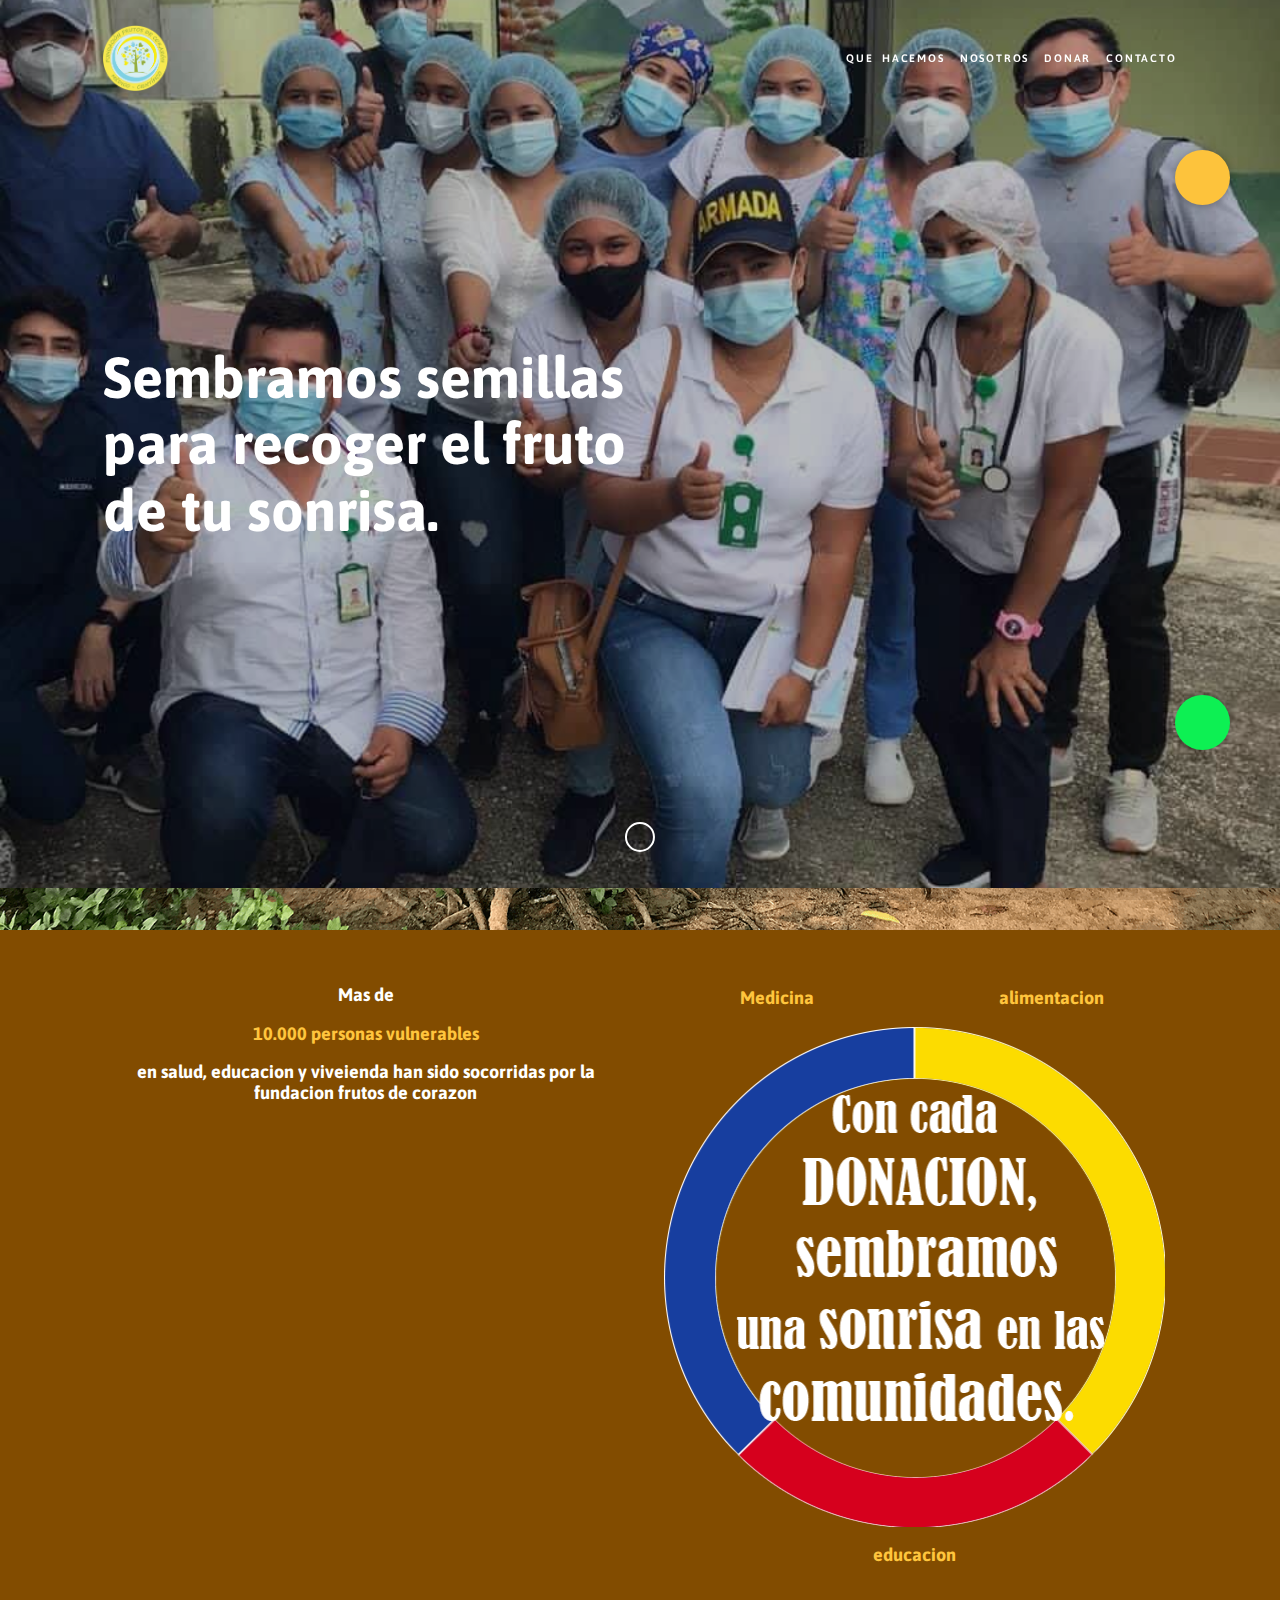
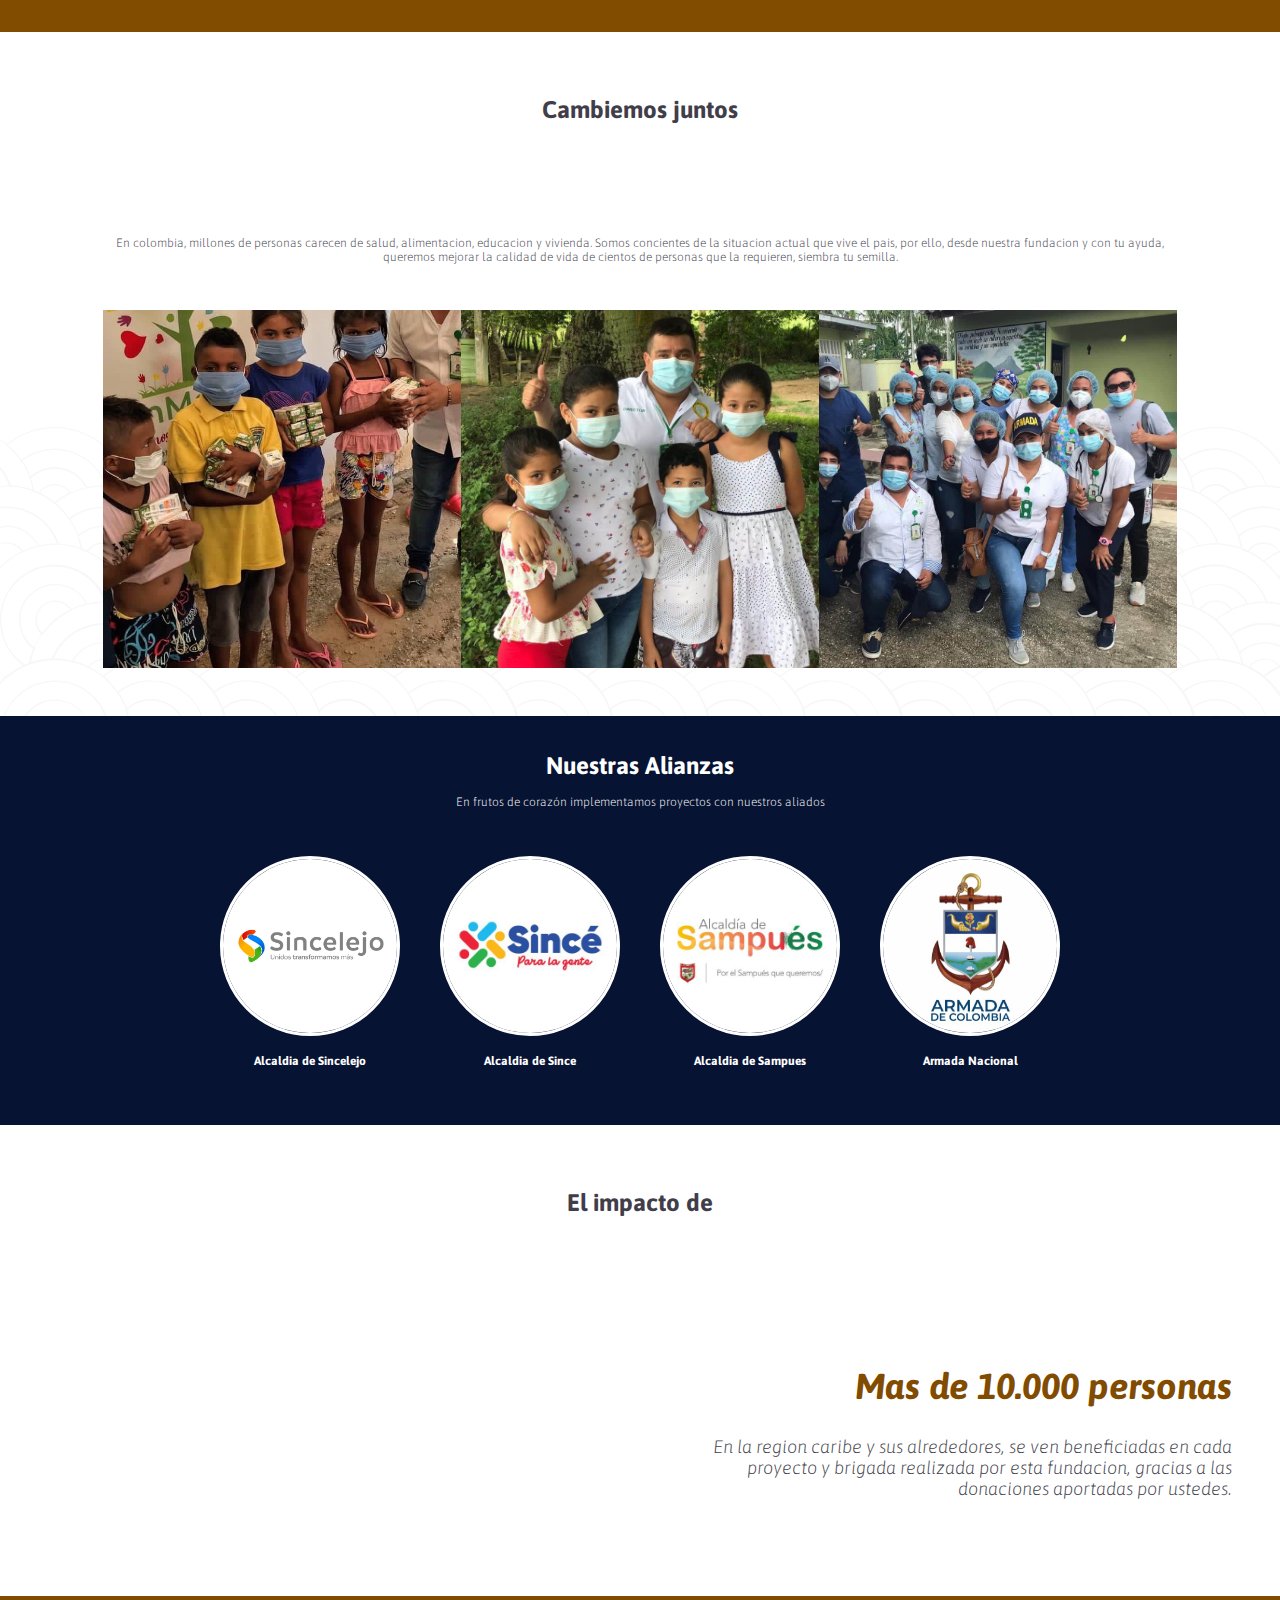
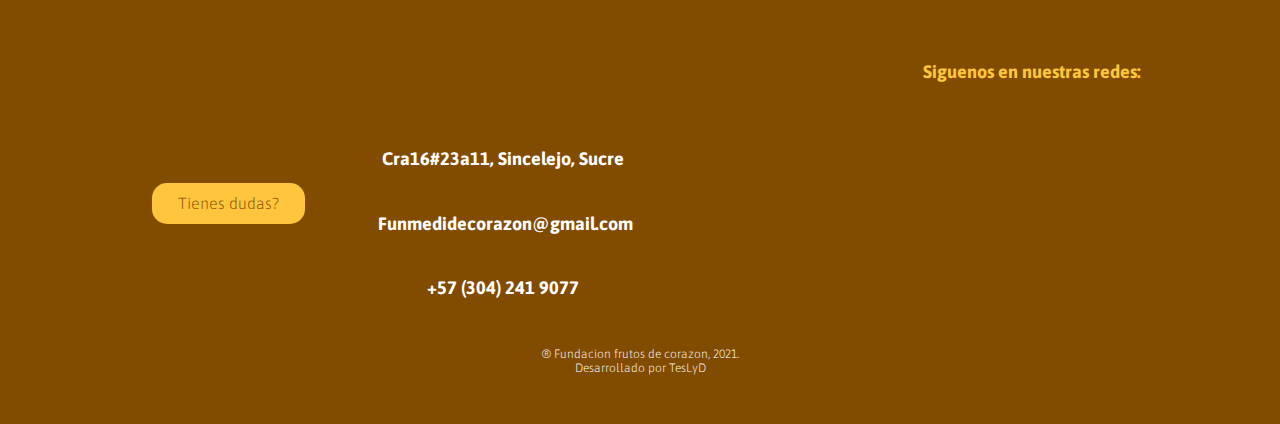
==== index.html @ 8d1fcf0a "respaldo" ====
<!DOCTYPE html>
<html>
<head>
	<meta charset="utf-8">
	<meta name="description" content="Fundacion frutos de corazon al servicio de la gente">
	<meta name="keywords" content="Fundacion, salud, hospital">
	<meta name="author" content="testLyD">
	<meta name="viewport" content="width=device-width, initial-scale=1.0">
	<title>Bienvenidos - Fundacion frutos de corazon</title>
	<link href="https://fonts.googleapis.com/css2?family=Asap:wght@400;500;600;700&display=swap" rel="stylesheet">
	<link rel="stylesheet"  href="css/normalice.css">		
	<link rel="stylesheet"  href="libs/wow/animate.css">
	<link rel="stylesheet"  href="libs/owl/owl.carousel.css">
	<link rel="stylesheet"  href="libs/owl/owl.theme.default.css">
	<link rel="stylesheet"  href="css/style.css">			
	<link rel="shortcut icon"  href="img/icono.png">
	<script src="https://kit.fontawesome.com/37ef4fca07.js" crossorigin="anonymous"></script>
	<script src="js/jquery.js"></script>
	<script src="js/jquery-ui.js"></script>	
	<script src="libs/wow/wow.js"></script>	
	<script src="libs/owl/owl.carousel.js"></script>
	<script src="libs/jquery-validation/jquery-validation.js"></script>
</head>
<body class="abierto">	
	<header class="cabecera">
		<div class="container">
			<a href="index.html" class="link-logo">
				<img class="logo" src="img/logo.png" width="138" height="140">
			</a>
			<nav class="menu">
				<a href="quehacemos.html">Que hacemos</a>
				<a href="nosotros.html" >Nosotros</a>
				<a href="donacionunica.html">Donar</a>
				<a href="contacto.html" target="_self">Contacto</a>
			</nav>
			<a href="#" class="hamb"><i class="fas fa-bars"></i></a>
		</div>
	</header>
	<main>
		<section id="banner">
			<!-- Donacion y Whatsaap -->
			<!-- <a href="donacionmensual.html" class="btn-flotante">DONAR</a> -->
			<a href="https://api.whatsapp.com/send?phone=+573042419077" class="btn-wsp" target="_blank"><i class="fab fa-whatsapp"></i></a>
			<a href="donacionunica.html" class="btn-flotante1"><i class="fas fa-hand-holding-heart"></i></a>
			<video class="banner-home" src="video/funcomedic.mp4" autoplay loop muted poster="img/imagen3.jpg" ></video>
			<div class="container">
				<div class="fila">
					<div class="columna columna-50 columna-mb-100">
						<h1 class="wow slideInLeft" data-wow-duration="2s">Sembramos semillas para recoger el fruto de tu sonrisa.</h1>
					</div>
				</div>
			</div>
			<a href="#" class="saltarina">
				<i class="fas fa-chevron-down"></i>
			</a>
		</section>
		<section id="testimonio" class="seccion">
			<div class="trama-video"></div>
			<div class="container centrar-texto">
				<div class="fila  margin-arriba">
					<div class="columna columna-50 columna-mb-100">
						<h2>Mas de </h2>
						<h3>10.000 personas vulnerables</h3>
						<h2>en salud, educacion y viveienda han sido socorridas por la fundacion frutos de corazon</h2>
					</div>
					<div class="columna columna-50 columna-mb-100">						
						<div class=" fila">
							<div class="columna columna-50 columna-mb-100">
								<h3>Medicina</h3>
							</div>
							<div class="columna columna-50 columna-mb-100">
								<h3>alimentacion</h3>
							</div>
						</div>
						<div class="columna columna-100">
							<div class="contenedor-imagen">
								<img src="img/estadisticas.png">
							</div>
						</div>
						<div class="columna columna-100 centrar-texto">
							<h3>educacion</h3>
						</div>
					</div>
				</div>
			</div>
		</section>
		<section id="lacarta" class="seccion">
			<div class="container">
				<div class="fila">
					<div class="columna columna-100 centrar-texto">
						<h1>Cambiemos juntos</h1>
						<h2 class="titulos wow slideInLeft" data-wow-duration="2s">El futuro</h2>
						<p>En colombia, millones de personas carecen de salud, alimentacion, educacion y vivienda. Somos concientes de la situacion actual que vive el pais, por ello, desde nuestra fundacion y con tu ayuda, queremos mejorar la calidad de vida de cientos de personas que la requieren, siembra tu semilla. </p>
					</div>
				</div>
				<div class="fila  margin-arriba columna ">
					<div class="columna columna-33 columna-mb-100 sin-padding orden">
						<div class="conteendor-cuadrado">
							<img src="img/....jpg">
							<div class="contenido-cuadrado">
								<h2>Donacion unica.</h2>
								<p>Siembra tu semilla y ayudanos a mejorar la calidad de vida de nuestra poblacion.</p>
								<a href="donacionunica.html" class="btn btn-circulo-grande borde-amarillo"><i class= "fas fa-hand-holding-heart"></i></a>
							</div>
						</div>
					</div>					
					<div class="columna columna-33 columna-mb-100 sin-padding orden">
						<div class="conteendor-cuadrado">
							<img src="img/imagen2.jpg">
							<div class="contenido-cuadrado">
								<h2>Donacion mensual.</h2>
								<p>Siembra tu semilla y riegala mensualmente, tus aportes seran invertidos en la salud de muchas personas que la requieren.</p>
								<a href="donacionmensual.html" class="btn btn-circulo-grande borde-amarillo"><i class="fas fa-calendar-check"></i></a>
							</div>
						</div>
					</div>
					<div class="columna columna-33 columna-mb-100 sin-padding orden">
						<div class="conteendor-cuadrado">
							<img src="img/imagen3.jpg" >
							<div class="contenido-cuadrado">
								<h2>Donacion corporativa.</h2>
								<p>Formemos una alianza donde podamos ayudar a miles de personas.</p>
								<a href="donacioncorporativa.html" class="btn btn-circulo-grande borde-amarillo"><i class="fas fa-hands-helping"></i></a>
							</div>
						</div>
					</div>
				</div>
			</div>
		</section>
		<section id="info">
				<div class="contenedor">
					<div class="fila">
						<div class="columna columna-100 centrar-texto">
							<h1>Nuestras Alianzas</h1>
							<p class="ban__titulo">En frutos de corazón implementamos proyectos con nuestros aliados</p><br>
						</div>
					</div>
				</div>
				<div class="contenedor-info">
					<div class="info-funda">
						<img src="img/alcaldia_sincelejo.jpg" alt="">
						<h4>Alcaldia de Sincelejo</h4>
					</div>
					<div class="info-funda">
						<img src="img/alcaldia_Since.jpg" alt="">
						<h4>Alcaldia de Since</h4>
					</div>
					<div class="info-funda">
						<img src="img/alcaldia_sampues.jpg" alt="">
						<h4>Alcaldia de Sampues</h4>
					</div>
					<div class="info-funda">
						<img src="img/armada.jpeg" alt="">
						<h4>Armada Nacional</h4>
					</div>
				</div>
			</section>
		<section id="cocineros"  class="seccion">
			<div class="container-full">
				<div class="fila ">
					<div class="columna columna-100 centrar-texto">
						<h1>El impacto de</h1>
						<h2 class="titulos wow slideInLeft" data-wow-duration="2s">tus donaciones</h2>
					</div>
					<div class="columna columna-100 ">
						<div class="fila">
							<div class="columna columna-50 columna-mb-100 sin-padding columna-cocinero">
								<div class="mapa">
									<iframe src="https://www.google.com/maps/embed?pb=!1m18!1m12!1m3!1d4023180.896234767!2d-75.01659152791098!3d10.026133841352971!2m3!1f0!2f0!3f0!3m2!1i1024!2i768!4f13.1!3m3!1m2!1s0x8e59906bcde99c27%3A0xcfca984a9ddd0cee!2sCaribbean%20region%20of%20Colombia!5e0!3m2!1ses!2sco!4v1631770071373!5m2!1ses!2sco" width="600" height="450" style="border:0;" allowfullscreen="" loading="lazy"></iframe>
								</div>
							</div>
							<div class="columna columna-50 columna-mb-100 padding-grande columna-cocinero-info derecha-texto">
								<!-- <h2 id="cocinero1" onclick="alert('soy el cocinero')"> -->
									<h2 id="cocinero1" >Mas de 10.000 personas</h2>
									<p>En la region caribe y sus alrededores, se ven beneficiadas en cada proyecto y brigada realizada por esta fundacion, gracias a las donaciones aportadas por ustedes.  </p>
								</div>
							</div>
						</div>
					</div>
				</div>
			</section>
			
		</main>
		<footer>
			<section id="testimonio" class="seccion">
				<div class="pie">
				<div class="trama-video"></div>
				<div class="container centrar-texto">
					<div class="fila">
						<div class="columna columna-50 columna-mb-100 ">							
						</div>						
						<div class="columna columna-50 lista-redes ">
							<H3>Siguenos en nuestras redes:</H3>
							<a href="https://www.facebook.com/FrutosdeCorazon"><i class="fab fa-facebook-f"></i> </a>
							<a href="https://www.instagram.com/funmedidecorazon/"><i class="fab fa-instagram"></i></a>
							<a href="mailto:Funmedidecorazon@gmail.com"><i class="far fa-envelope"></i></a>
						</div>									
					</div>
					<div class="fila  margin-arriba">
						<div class="columna columna-50 columna-mb-100">	
							<div class="contenedor">
								<div class="fila">
									<div class="columna columna-50 columna-mb-100 padding-grande">	
										<a href="contacto.html" class="btn boton-amarillo btn-enviar">Tienes dudas?</a>												
									</div>
									<div class="columna columna-50 columna-mb-100">	
										<h2>Cra16#23a11, Sincelejo, Sucre</h2>
										<br>
										<h2>Funmedidecorazon@gmail.com</h2>
										<br>
										<h2>+57 (304) 241 9077</h2>
									</div>
								</div>
							</div>
						</div>
						<div class="columna columna-50 columna-mb-100">
							<div class="mapa">
								<iframe src="https://www.google.com/maps/embed?pb=!1m14!1m8!1m3!1d15749.484177381371!2d-75.396769!3d9.300353!3m2!1i1024!2i768!4f13.1!3m3!1m2!1s0x0%3A0xdf4670ca4c72886c!2sFundaci%C3%B3n%20Medica%20Especializada%20Frutos%20de%20Coraz%C3%B3n!5e0!3m2!1ses!2sco!4v1631847693177!5m2!1ses!2sco" width="600" height="450" style="border:0;" allowfullscreen="" loading="lazy"></iframe>
							</div>							
						</div>
					</div>
					<div class="fila  margin-arriba centrar-texto">
						<div class="columna columna-100 centrar-texto">
							&reg; Fundacion frutos de corazon, 2021. <br>
							Desarrollado por TesLyD
						</div>
					</div>
				</div>
				</div>
			</section>			
		</footer>
		<div class="trama-2"></div>	
		<div class="logo-load"><img src="img/logo.png"></div>			
		<div class="trama"></div>
		<div class="cuerpoimagen">
			<img src="">
			<a href="#" class="cerrarimagen"><i class="fas fa-times"></i></a>
		</div>
		<script src="js/funciones.js"></script>
	</body>
	</html>
---- css/normalice.css ----
html{line-height:1.15;-webkit-text-size-adjust:100%;}
body{margin:0;}
main{display:block;}
h1{font-size:2em;margin:0.67em 0;}
hr{box-sizing:content-box;height:0;overflow:visible;}
pre{font-family:monospace, monospace;font-size:1em;}
a{background-color:transparent;}
abbr[title]{border-bottom:none;text-decoration:underline;text-decoration:underline dotted;}
b,
strong{font-weight:bolder;}
code,
kbd,
samp{font-family:monospace, monospace;font-size:1em;}
small{font-size:80%;}
sub,
sup{font-size:75%;line-height:0;position:relative;vertical-align:baseline;}
sub{bottom:-0.25em;}
sup{top:-0.5em;}
img{border-style:none;}
button,
input,
optgroup,
select,
textarea{font-family:inherit;font-size:100%;line-height:1.15;margin:0;}
button,
input{overflow:visible;}
button,
select{text-transform:none;}
button,
[type="button"],
[type="reset"],
[type="submit"]{-webkit-appearance:button;}
button::-moz-focus-inner,
[type="button"]::-moz-focus-inner,
[type="reset"]::-moz-focus-inner,
[type="submit"]::-moz-focus-inner{border-style:none;padding:0;}
button:-moz-focusring,
[type="button"]:-moz-focusring,
[type="reset"]:-moz-focusring,
[type="submit"]:-moz-focusring{outline:1px dotted ButtonText;}
fieldset{padding:0.35em 0.75em 0.625em;}
legend{box-sizing:border-box;color:inherit;display:table;max-width:100%;padding:0;white-space:normal;}
progress{vertical-align:baseline;}
textarea{overflow:auto;}
[type="checkbox"],
[type="radio"]{box-sizing:border-box;padding:0;}
[type="number"]::-webkit-inner-spin-button,
[type="number"]::-webkit-outer-spin-button{height:auto;}
[type="search"]{-webkit-appearance:textfield;outline-offset:-2px;}
[type="search"]::-webkit-search-decoration{-webkit-appearance:none;}
::-webkit-file-upload-button{-webkit-appearance:button;font:inherit;}
details{display:block;}
summary{display:list-item;}
template{display:none;}
[hidden]{display:none;}
---- css/style.css ----
/*CSS Base*/
*,
*::before,
*::after{-webkit-box-sizing:border-box;box-sizing:border-box;}
::-moz-selection{background-color:var(--amarillo);color:#fff;}
::selection{background-color:var(--amarillo);color:#fff;}
::-webkit-input-placeholder{color:var(--marron);;}
:root{--amarillo:#FFC53D;--marron:#824C00;}
html{font-size:0.94vw;}
body{font-family:'Asap';color:#413E4A;font-weight:200;font-size:1rem;}
body.abierto{overflow: hidden;}
a{display:inline-block;}
section{position:relative;}
footer{}
footer {color:#fff;padding-bottom:0rem;}
footer  a{color:#fff;}
footer  .lista-redes{display:-webkit-box;display:-ms-flexbox;display:flex;-webkit-box-pack:end;-ms-flex-pack:end;justify-content:flex-end;-webkit-box-align:center;-ms-flex-align:center;align-items:center;}
footer  .lista-redes a{margin-left:1rem;font-size:3rem;}
.cabecera{transition: all .5s ease;padding-top:2rem;padding-bottom:2rem;position:fixed;top:0;left:0;width:100%;z-index:999;}
.cabecera.fondo{
    background-color: rgba(0, 0, 0,0.8);
}
.cabecera.fondo .link-logo .logo{width:3rem;}
.cabecera .container{display:-webkit-box;display:-ms-flexbox;display:flex;-webkit-box-align:center;-ms-flex-align:center;align-items:center;-webkit-box-pack:justify;-ms-flex-pack:justify;justify-content:space-between;}
.cabecera .link-logo{display:inline-block;vertical-align:middle;}
.cabecera .link-logo .logo{width:5.5rem;height:auto; transition: all .5s ease;}
.cabecera .menu{}
.cabecera .menu a{margin-left:0.5rem;margin-right:0.5rem;color:white;font-size:0.9rem;font-weight:600;text-transform:uppercase;text-decoration:none;letter-spacing:0.15rem;word-spacing:0.3rem;-webkit-transition:all 0.5s ease;-o-transition:all 0.5s ease;transition:all 0.5s ease;}
.cabecera .menu span{color:white;}
.cabecera .menu .seleccionado,
.cabecera .menu a:hover{color:#FFEA7D;}
.cabecera .menu a:first-child{margin-left:0;}
.cabecera .menu a:last-child{margin-right:0;}
.saltarina{width:2.5rem;height:2.5rem;border-radius:100%;border:0.2rem solid #fff;color:#fff;text-decoration:none;display:-webkit-box;display:-ms-flexbox;display:flex;font-size:1.8rem;-webkit-box-align:center;-ms-flex-align:center;align-items:center;-webkit-box-pack:center;-ms-flex-pack:center;justify-content:center;position:absolute;bottom:3rem;left:50%;-webkit-transform:translateX(-50%);-ms-transform:translateX(-50%);transform:translateX(-50%);-webkit-animation-name:saltar;animation-name:saltar;-webkit-animation-duration:1s;animation-duration:1s;-webkit-animation-timing-function:linear;animation-timing-function:linear;-webkit-animation-iteration-count:infinite;animation-iteration-count:infinite;}
.saltarina:hover{-webkit-animation-play-state:paused;animation-play-state:paused;}
@-webkit-keyframes saltar{0%{bottom:3rem;}
50%{bottom:5rem;}
100%{bottom:3rem;}
}
@keyframes saltar{0%{bottom:3rem;}
50%{bottom:5rem;}
100%{bottom:3rem;}
}
.cabecera .hamb{color:rgba(230,154,35,1);font-size:2.8rem;display:none;}
.container{width:85.74%;padding:0 1rem;margin:0 auto;}
.container-full{width:100%;padding:0 1rem;}
.fila{margin-left:-1rem;margin-right:-1rem;display:-webkit-box;display:-ms-flexbox;display:flex;-ms-flex-wrap:wrap;flex-wrap:wrap;}
.fila.fila-centrada{-webkit-box-pack:center;-ms-flex-pack:center;justify-content:center;}
.columna{padding-left:1rem;padding-right:1rem;}
.columna-100{width:100%;}
.columna-50{width:50%;}
.columna-41{width:41.66%;}
.columna-33{width:33.33%;}
.columna-25{width:25%;}
.columna-16{width:16.66%;}
.columna-8{width:8.33%;}
.empujar-33{margin-left:33.33%;}
.orden{-webkit-box-ordinal-group:3;-ms-flex-order:2;order:2;}
.sin-padding{padding-right:0;padding-left:0;}
.padding-grande{padding:4rem;}
.conteendor-cuadrado{width:100%;padding-bottom:100%;position:relative;overflow:hidden;background-color:rgb(7,19,48);cursor:pointer;}
.conteendor-cuadrado.cont-rect{padding-bottom:56.25%;}
.conteendor-cuadrado img{position:absolute;top:0;left:0;width:100%;height:100%;-o-object-fit:cover;object-fit:cover;-o-object-position:center;object-position:center;-webkit-transition:all 0.5s ease;-o-transition:all 0.5s ease;transition:all 0.5s ease;}
.conteendor-cuadrado:hover img{-webkit-transform:scale(1.4) rotate(-30deg);-ms-transform:scale(1.4) rotate(-30deg);transform:scale(1.4) rotate(-30deg);opacity:0.75;-webkit-filter:grayscale(1);filter:grayscale(1);}
.conteendor-cuadrado.cont-rect:hover img{-webkit-transform:none;-ms-transform:none;transform:none;}
.conteendor-cuadrado .contenido-cuadrado{position:absolute;text-align:center;width:100%;padding-right:2rem;padding-left:2rem;top:-100%;color:#fff;-webkit-transition:all 0.5s ease;-o-transition:all 0.5s ease;transition:all 0.5s ease;}
.conteendor-cuadrado:hover .contenido-cuadrado{top:50%;-webkit-transform:translateY(-50%);-ms-transform:translateY(-50%);transform:translateY(-50%);}
.conteendor-cuadrado .contenido-cuadrado h2{margin-top:0;}
.contenedor-imagen{width:100%;padding-bottom:100%;position:relative;overflow:hidden;cursor:pointer;}
.contenedor-imagen img{position:absolute;top:0;left:0;width:100%;height:100%;-o-object-fit:cover;object-fit:cover;-o-object-position:center;object-position:center;-webkit-transition:all 0.5s ease;-o-transition:all 0.5s ease;transition:all 0.5s ease;}
.mapa{position:relative;padding-bottom:33.33%;width:100%;}
.mapa iframe{position:absolute;top:0;left:0;width:100%;height:100%;-webkit-filter:grayscale(1);filter:grayscale(1);}
.seccion{padding-top:4rem;padding-bottom:4rem;}
.centrar-texto{text-align:center;}
.derecha-texto{text-align:right;}
.izquierda-texto{text-align:left: ;}
.inclinar--texto{font-style:italic;}
.justificar-texto{text-align:justify;}
.video-fondo{position:absolute;top:0;left:0;width:100%;height:100%;-o-object-fit:cover;object-fit:cover;-o-object-position:center;object-position:center;z-index:1;-webkit-filter:grayscale(1);filter:grayscale(1);opacity:0.5;}
.importante{font-style:italic;}
.titulos{margin-top:0;margin-bottom:2.8rem;text-align:center;font-size:2.8rem;text-shadow:1.3rem 1.3rem 0.15rem #FFEA7D;position:relative;padding-top:1rem;display:inline-block;padding-right:1rem;padding-left:1rem;}
.titulos::before{position:absolute;top:0;width:3rem;left:50%;height:0.13rem;background-color:#413E4A;margin-left:-1.5rem;content:" ";}
.titulos::after{position:absolute;top:0;width:0.13rem;left:0;height:100%;background-color:#413E4A;content:" ";}
.margin-arriba{margin-top:2.8rem;}
.btn{padding:0.8rem 2rem;font-size:16px;text-decoration:none;text-align:center;border-radius:15px;border-width:2px;border-style:solid;-webkit-transition:all 0.5s ease;-o-transition:all 0.5s ease;transition:all 0.5s ease;}
.btn-circulo{width:2.8rem;height:2.8rem;display:-webkit-inline-box;display:-ms-inline-flexbox;display:inline-flex;-webkit-box-align:center;-ms-flex-align:center;align-items:center;-webkit-box-pack:center;-ms-flex-pack:center;justify-content:center;padding:0.3rem;font-size:1.3rem;border-radius:100%;border-width:0.15rem;border-style:solid;text-decoration:none;-webkit-transition:all 0.5s ease;-o-transition:all 0.5s ease;transition:all 0.5s ease;}
.btn-circulo.borde-blanco{color:#fff;border-color:#fff;}
.btn-circulo.borde-blanco:hover{background-color:#fff;color:#824C00;}
.btn.boton-transparente{background-color:transparent;border-color:#FFCA31;color:#FFCA31;}
.btn.boton-transparente:hover{background-color:#FFCA31;border-color:#FFCA31;color:#fff;}
.btn.boton-amarillo{border-color:#FFC53D;background-color:#FFC53D;color:#824C00;}
.btn.boton-amarillo:hover{border-color:#824C00;background-color:#824C00;color:#FFC53D;}
.btn-circulo-grande {
    width: 8rem;
    height: 8rem;
    display: -webkit-inline-box;
    display: -ms-inline-flexbox;
    display: inline-flex;
    -webkit-box-align: center;
    -ms-flex-align: center;
    align-items: center;
    -webkit-box-pack: center;
    -ms-flex-pack: center;
    justify-content: center;
    padding: 0.3rem;
    font-size: 1.3rem;
    border-radius: 100%;
    border-width: 0.15rem;
    border-style: solid;
    text-decoration: none;
    -webkit-transition: all 0.5s ease;
    -o-transition: all 0.5s ease;
    transition: all 0.5s ease;
}
.btn-circulo-grande.borde-rojo {
    color: #FF3333;
    border-color: #FF3333;
}
.btn-circulo-grande.borde-amarillo {
    color: #FFC53D;
    border-color: #FFC53D;
}
.form-bloques{display:block;margin-bottom:1rem;}
.form-bloques .form-input{width:100%;height:3.5rem;padding:0.75rem;border:0.13rem solid #FFC53D;color:var(--marron);-webkit-transition:all 0.5s ease;-o-transition:all 0.5s ease;transition:all 0.5s ease;border-radius:0.75rem;font-size:1.3rem;}
.form-bloques .form-input:focus{outline:0.1rem solid #FFC53D;-webkit-box-shadow:0.1rem 0.1rem 1.3rem 0px #FFC53D;box-shadow:0.1rem 0.1rem 1.3rem 0px #FFC53D;}
.form-bloques textarea.form-input{height:12rem;resize:none;}
.form-bloques.form-bloque-boton{margin-bottom: 0}
.form-bloques.form-bloque-rpta
{
    margin-top: 1rem;
}

.error,.form-bloques .form-input.error
{
    color: red;
}

.form-bloques .form-input.error
{
    border-color: red;
}

.owl-theme .owl-dots .owl-dot.active span, 
.owl-theme .owl-dots .owl-dot:hover span
{
    background-color: var(--amarillo);
}

.owl-theme .owl-dots .owl-dot span
{
    background-color: #fff;
}

.trama
{
    background-color: rgba(7,19,48,0.8);
    width: 100%;
    height: 100%;
    position: fixed;
    top: 0;
    left: 0;
    display: none;
    z-index: 999;
}

.trama-2
{
    background-color: rgb(0,0,0);
    width: 100%;
    height: 100%;
    position: fixed;
    top: 0;
    left: 0;
    display: block;
    z-index: 999;
}

.logo-load
{
    position: fixed;
    top: 50%;
    left: 50%;
    transform: translate(-50%,-50%);
    z-index: 999;   
}

.logo-load img
{
    width: 5rem;
    height: 5rem;
    display: inline-block;
    animation-name: palpitar;
    animation-duration: 2s;
    animation-timing-function: ease;
    animation-iteration-count: infinite;
}

@keyframes palpitar
{
    0%{transform: scale(1);opacity: 1;}
    50%{transform: scale(1.5);;opacity: 0.5;}
    100%{transform: scale(1);;opacity: 1;}
}

.cuerpoimagen
{
    width: 100%;
    height: 100%;
    position: fixed;
    top: 0;
    left: 0;
    display: none;
    z-index: 9999;
}

.cuerpoimagen .cerrarimagen
{
    position: fixed;
    top: 0;
    right: 0;
    display: flex;
    align-items: center;
    justify-content: center;
    background-color: var(--amarillo);
    width: 4rem;
    height: 4rem;
    text-decoration: none;
    padding: 0.5rem;
    color: rgba(7,19,48);
    font-size: 2rem;
    z-index: 7;

}
.cuerpoimagen img
{
    height: 100%;
    width: auto;
    object-fit: contain;
    object-position: center;
    position: fixed;
    top: 0;
    left: 50%;
    z-index: 6;
        transform: translateX(-50%);
}

.titulo-acordion
{
    padding: 1rem;
    padding-right: 4rem;
    position: relative;
    margin-top: 0.5rem;
    background-color: var(--amarillo);
    border-top-right-radius: 0.5rem;
    border-top-left-radius: 0.5rem;
    cursor: pointer;
    margin-bottom: 0;
}

.titulo-acordion:first-child
{
    margin-top: 0;
}

.titulo-acordion i
{
    position: absolute;
    font-size: 2rem;
    right: 1rem;
    top: 50%;
    transform: translateY(-50%);
}

.cuerpo-acordion
{
    padding: 2rem 1rem;
    display: none;
    border: 0.1rem solid var(--amarillo);
}

#respuesta
{
    font-size: 1.5rem;
}
#banner{background-color:#000;height:calc(100vh - 1rem);}
#banner.banner-nosotros,
#banner.banner-contacto{height:50vh;}
#banner .banner-home{width:100%;height:100%;display:block;opacity:0.75;-o-object-fit:cover;object-fit:cover;-o-object-position:center;object-position:center;}
#banner.banner-nosotros .banner-home{-o-object-position:top;object-position:top;}
#banner .container{position:absolute;top:50%;left:0;right:0;-webkit-transform:translateY(-50%);-ms-transform:translateY(-50%);transform:translateY(-50%);}
#banner .container h1{font-size:4.8rem;color:#fff;margin:0;}
#banner .container p{font-size:1.3rem;color:#FFF492;line-height:1.5;}

#banner a.btn-wsp{position: fixed;width: 55px;height: 55px;line-height: 55px;bottom: 150px;right: 50px;background: #0df053;color: #fff;border-radius: 50px;text-align: center;font-size: 30px;box-shadow: 0px 1px 10px rgba(0,0,0,0.3);z-index: 100;}
#banner a.btn-wsp:hover, .btn-flotante1:hover{text-decoration: none;color: #071333;}

#banner a.btn-flotante1:hover{text-decoration: none;color: #071333;}
#banner a.btn-flotante1{position: fixed;width: 55px;height: 55px;line-height: 55px;top: 150px;right: 50px;background: #FDC33C;color: #fff;border-radius: 50px;text-align: center;font-size: 30px;box-shadow: 0px 1px 10px rgba(0,0,0,0.3);z-index: 100;}

#lacarta{background-color:#fff;background-image:url("../img/trama.svg");background-position:center bottom;background-repeat:no-repeat;}
#lacarta .titulos{color:#FFC53D;text-shadow:1.3rem 1.3rem 0.15rem rgba(255,255,255,0.5);}
#lacarta .titulos::before,
#lacarta .titulos::after{background-color:#FFC53D;}
#locales{}
#locales ul{padding-left:0;list-style-position:inside;list-style-type:none;list-style-image:url("../img/lista.png");line-height:1;-webkit-columns:3;-moz-columns:3;columns:3;}
#servicios{}
#servicios .contenedor-serv{text-align:center;background-color:#FFEA7D;padding:2.8rem 2rem;height:100%;border-radius:1rem;-webkit-transition:all .4s ease;-o-transition:all .4s ease;transition:all .4s ease;}
#servicios .contenedor-serv:hover{-webkit-box-shadow:0.13rem 0.13rem 1.3rem 0px rgba(230, 120, 0, 0.75);box-shadow:0.13rem 0.13rem 1.3rem 0px rgba(230, 120, 0, 0.75);}
#servicios .contenedor-serv i{font-size:2.8rem;-webkit-transition:all .4s ease;-o-transition:all .4s ease;transition:all .4s ease;}
#servicios .contenedor-serv:hover i{-webkit-transform:scale(1.2);-ms-transform:scale(1.2);transform:scale(1.2);}
#servicios .contenedor-serv-donar {
    text-align: center;
    background-color: #0052FF;
    padding: 2.8rem 2rem;
    height: 100%;
    border-radius: 1rem;
    -webkit-transition: all .4s ease;
    -o-transition: all .4s ease;
    transition: all .4s ease;
}
#servicios .contenedor-serv-donar:hover {
    -webkit-box-shadow: 0.13rem 0.13rem 1.3rem 0px rgba(230, 120, 0, 0.75);
    box-shadow: 0.13rem 0.13rem 1.3rem 0px rgba(230, 120, 0, 0.75);
}
#servicios .contenedor-serv-donar i {
    font-size: 2.8rem;
    -webkit-transition: all .4s ease;
    -o-transition: all .4s ease;
    transition: all .4s ease;
}
#servicios .contenedor-serv-donar:hover i {
    -webkit-transform: scale(1.2);
    -ms-transform: scale(1.2);
    transform: scale(1.2);
}

#testimonio{
    /*position:relative;*/
    background-color:#824C00;
    color:#fff;
    /*line-height:1.5;*/
}
#testimonio .titulos::before,
#testimonio .titulos::after{background-color:#fff;}
#testimonio h3{color:var(--amarillo);font-size: 1.5rem;}
#testimonio p{margin-bottom:0;}
#testimonio p::first-letter{font-size:2rem;font-weight:600;}

#testimonio .trama-video {
    position: absolute;
    width: 100%;
    height: 100%;
    z-index: 2;
    top: 0;
    left: 0;
    background-image: -webkit-gradient(linear, left top, right bottom, color-stop (5%, rgba(0, 0, 0, 0.1)), color-stop(50%, rgba(0, 0, 0, 0.1))), url("../img/imagen1.png");
    background-image: -o-linear-gradient(top left, rgba(0, 0, 0, 0.1) 5%, rgba(0, 0, 0, 0.1) 50%), url("../img/imagen1.png");
    background-image: linear-gradient(to bottom right, rgba(0, 0, 0, 0.1) 5%, rgba(0, 0, 0, 0.1) 50%), url("../img/imagen1.png");
    background-repeat: no-repeat;
    background-position: center;
    background-size: cover;
    background-attachment: fixed;
}

#testimonio .container{
    z-index:3;
    position:relative;
}

#cocineros{}
#cocineros .columna-cocinero{}
#cocineros .columna-cocinero .contenedor-cocinero-imagen{position:relative;width:100%;padding-bottom:56.25%}
#cocineros .columna-cocinero .contenedor-cocinero-imagen img{-o-object-fit:cover;object-fit:cover;-o-object-position:center;object-position:center;position:absolute;top:0;left:0;width:100%;height:100%;}
#cocineros .columna-cocinero-info{display:-webkit-box;display:-ms-flexbox;display:flex;-webkit-box-pack:center;-ms-flex-pack:center;justify-content:center;-webkit-box-orient:vertical;-webkit-box-direction:normal;-ms-flex-direction:column;flex-direction:column;}
#cocineros .columna-cocinero-info h2{color:#824C00;margin-top:0;font-size:3rem;font-style:italic;}
#cocineros .columna-cocinero-info p{font-style:italic;font-size:1.5rem;margin:0;}
#contacto{background-color:#FFEA7D;}
#contacto .columna-info-contacto{font-style:italic;display:-webkit-box;display:-ms-flexbox;display:flex;-webkit-box-orient:vertical;-webkit-box-direction:normal;-ms-flex-direction:column;flex-direction:column;-webkit-box-pack:center;-ms-flex-pack:center;justify-content:center;}
#contacto .columna-info-contacto p{margin-top: 0;}
#contacto .columna-info-contacto h2,
#contacto .columna-info-contacto .telefono,
#contacto .columna-info-contacto .email{color:#6C4600;font-size:2.3rem;text-decoration:none;margin-bottom:1rem;display:inline-block;margin-top:0;}
#contacto .columna-info-contacto .email{margin-bottom:0;}



@media (min-width:1200px){}
@media (max-width:1199px){.container{width:960px;}
}
@media (max-width:991px){.container{width:750px;}
}
@media (max-width:767px){html{font-size:4vw;}

footer {text-align:center;}
footer .lista-redes{-webkit-box-pack:center;-ms-flex-pack:center;justify-content:center;margin-bottom:1rem;}
footer .lista-redes a{margin-left:1rem;margin-left:1rem;font-size:3rem;}
.container{width:100%;}
.columna-mb-100{width:100%;}
.columna-mb-50{width:50%;}
.columna-mb-41{width:41.66%;}
.columna-mb-33{width:33.33%;}
.columna-mb-25{width:25%;}
.columna-mb-16{width:16.66%;}
.columna-mb-8{width:8.33%;}
.empujar-mb-0{margin-left:0;}
.orden{-webkit-box-ordinal-group:1;-ms-flex-order:0;order:0;}
.titulos{font-size:4rem;}
.cabecera .link-logo {
  position: relative;
  z-index: 2;
}
.cabecera .link-logo .logo{width:3.5rem;height:auto;}

.cabecera .hamb{display:block; position: relative;z-index: 2}
.cabecera .menu{padding-right: 1rem;padding-left: 1rem;transition: all .5s ease;transform: translateX(100%);position:fixed;top:0;left:0;width:100%;height:100%;background-color:rgb(7,19,48);display:-webkit-box;display:-ms-flexbox;display:flex;-webkit-box-pack:center;-ms-flex-pack:center;justify-content:center;-webkit-box-align:center;-ms-flex-align:center;align-items:center;-webkit-box-orient:vertical;-webkit-box-direction:normal;-ms-flex-direction:column;flex-direction:column;z-index: 1;}
.cabecera .menu.abierto{transform: translateX(0);}
.cabecera .menu a
{
    margin: 1rem 0;
    font-size: 2rem;
}
.seccion{padding-bottom:2.8rem;padding-top:2.8rem;}
.conteendor-cuadrado .contenido-cuadrado{top:50%;-webkit-transform:translateY(-50%);-ms-transform:translateY(-50%);transform:translateY(-50%);}
.mapa{padding-bottom:100%;}
.padding-grande{padding:2rem;}
.form-bloques .form-input{font-size:1.4rem;}
.form-bloques.form-bloque-boton .btn{width:100%;font-size:1.4rem;}
#banner,
#banner.banner-nosotros,
#banner.banner-contacto{height:100vh;}
#banner .container h1{font-size:4rem;}
#servicios .contenedor-serv{height:auto;margin-bottom:1rem;}
#servicios .contenedor-serv-donar {
        height: auto;
        margin-bottom: 1rem;
    }
#lacarta{padding-bottom:0;}
#lacarta .fila:nth-child(2){padding:0;}
#cocineros .columna-cocinero-info{display:block;}
#cocineros .columna-cocinero-info h2{font-size:2rem;}
#cocineros .columna-cocinero-info p{font-size:1rem;}
#cocineros .columna-cocinero-info.derecha-texto{text-align:left;}
#contacto .columna-info-contacto.derecha-texto{text-align:left;}
#contacto .columna-info-contacto h2,
#contacto .columna-info-contacto .telefono,
#contacto .columna-info-contacto .email{font-size:1.4rem;}
#contacto .columna-info-contacto .email{margin-bottom:2rem;}

.cuerpoimagen img
{
    height: auto;
    width: 100%;
    position: fixed;
    top: 50%;
    left:0;
    z-index: 6;
    transform: translateY(-50%);
}
}


#servicios {} #servicios .contenedor-serv {
    text-align: center;
    background-color: #FFEA7D;
    padding: 2.8rem 2rem;
    height: 100%;
    border-radius: 1rem;
    -webkit-transition: all .4s ease;
    -o-transition: all .4s ease;
    transition: all .4s ease;
}
#servicios .contenedor-serv:hover {
    -webkit-box-shadow: 0.13rem 0.13rem 1.3rem 0px rgba(230, 120, 0, 0.75);
    box-shadow: 0.13rem 0.13rem 1.3rem 0px rgba(230, 120, 0, 0.75);
}
#servicios .contenedor-serv i {
    font-size: 2.8rem;
    -webkit-transition: all .4s ease;
    -o-transition: all .4s ease;
    transition: all .4s ease;
}
#servicios .contenedor-serv:hover i {
    -webkit-transform: scale(1.2);
    -ms-transform: scale(1.2);
    transform: scale(1.2);
}
.modal {
    background-color: rgba(0, 0, 0, .8);
    position: fixed;
    top: -250px;
    right: 0;
    bottom: 0;
    left: 0;
    opacity: 0;
    pointer-events: none;
    transition: all 1s;
}
#IrVentanaFlotante:target {
    opacity: 1;
    pointer-events: auto;
}
.ventana {
    background-color: #FFC300;
    width: 300px;
    padding: 10px 20px;
    margin: auto;
    position: relative;
}
/*--------------------*/
.container-card {
    display: flex;
    justify-content: center;
    align-items: center;
    /*background: #16384c;*/
}
.container-card {
    position: relative;
    width: 100%;
    display: flex;
    justify-content: center;
    align-items: center;
    flex-wrap: wrap;
    padding: 30px;
}
.container-card .card {
    position: relative;
    max-width: 350px;
    height: 215px;
    background: #fff;
    margin: 30px 10px;
    padding: 20px 15px;
    display: flex;
    flex-direction: column;
    box-shadow: 0 5px 202px rgba(0, 0, 0, 0.5);
    transition: 0.3s ease-in-out;
}
.container-card .card:hover {
    height: 420px;
}
.container-card .card .imgBx {
    position: relative;
    width: 260px;
    height: 260px;
    top: -60px;
    left: 20px;
    z-index: 1;
    box-shadow: 0 5px 20px rgba(0, 0, 0, 0.2);
}
.container-card .card .imgBx img {
    max-width: 100%;
    border-radius: 4px;
}
.container-card .card .content {
    position: relative;
    margin-top: -140px;
    padding: 10px 15px;
    text-align: center;
    color: #111;
    visibility: hidden;
    opacity: 0 transition: 0.3s ease-in-out;
}
.container-card .card:hover .content {
    visibility: visible;
    opacity: 1;
    margin-top: -40px;
    transition-delay: 0.3s;
}
/*--------------------------------------*/

/*PARTE DE ALIANZAS*/

.contenedor {margin: auto;width: 100%;}

#info {background: #071333;color: #fff;text-align: center;padding: 20px;}
#info .contenedor-info {display: flex;flex-wrap: wrap;justify-content: center;}
.info-funda {margin: 20px;}
.info-funda img {width: 180px;height: 180px;border-radius: 50%;border: 3px solid #fff;}
@media (min-width: 480px) {.info-funda {width: 40%;}}
@media (min-width: 1024px) {.info-funda {width: auto;}}

/*-------------------------------------/
/*CAJA MODAL*/

.container-caja {
    position: relative;
    widows: 1000px;
    display: grid;
    grid-template-columns: repeat(auto-fit, minmax(250px, 1fr));
}

.container-caja .card {
    position: relative;
    display: flex;
    flex-direction: column;
    background: #fff;
}

.container-caja .card:nth-child(even) {
    flex-direction: column-reverse;
}

.container-caja .card .imgBx {
    position: relative;
    widows: 250px;
    height: 250px;
    background: #000;
}

.container-caja .card .imgBx img {
    position: absolute;
    top: 0;
    left: 0;
    width: 100%;
    height: 100%;
    object-fit: cover;
}

.container-caja .card .content {
    position: relative;
    widows: 250px;
    height: 250px;
    display: flex;
    justify-content: center;
    align-items: center;
}

.container-caja .card .content div {
    padding: 20px;
    text-align: center; 
}

 @media (max-width: 1000px) {
    .container-caja {
        grid-template-columns: repeat(auto-fit, minmax(100%, 1fr));
        margin: 50px;
    }

    .container-caja .card {
        flex-direction: row;
        margin: 10px 0;
    }
    .container-caja .card:nth-child(even) {
        flex-direction: row-reverse;
    }

    .container-caja .card .imgBx,
    .container-caja .card .content {
        width: 50%;
    }
 }

 @media (max-width:  600px) {
    .container-caja .card {
        flex-direction: column;
        margin: 10px 0;
    }

    ..container-caja .card:nth-child(even) {
        flex-direction:column;
    }

    .container-caja .card .imgBx,
    .container-caja .card .content {
        width: 100%;
    }

    .container-caja .card .content{
        height: 200px;
    }
 }
/*------------------------------------*/
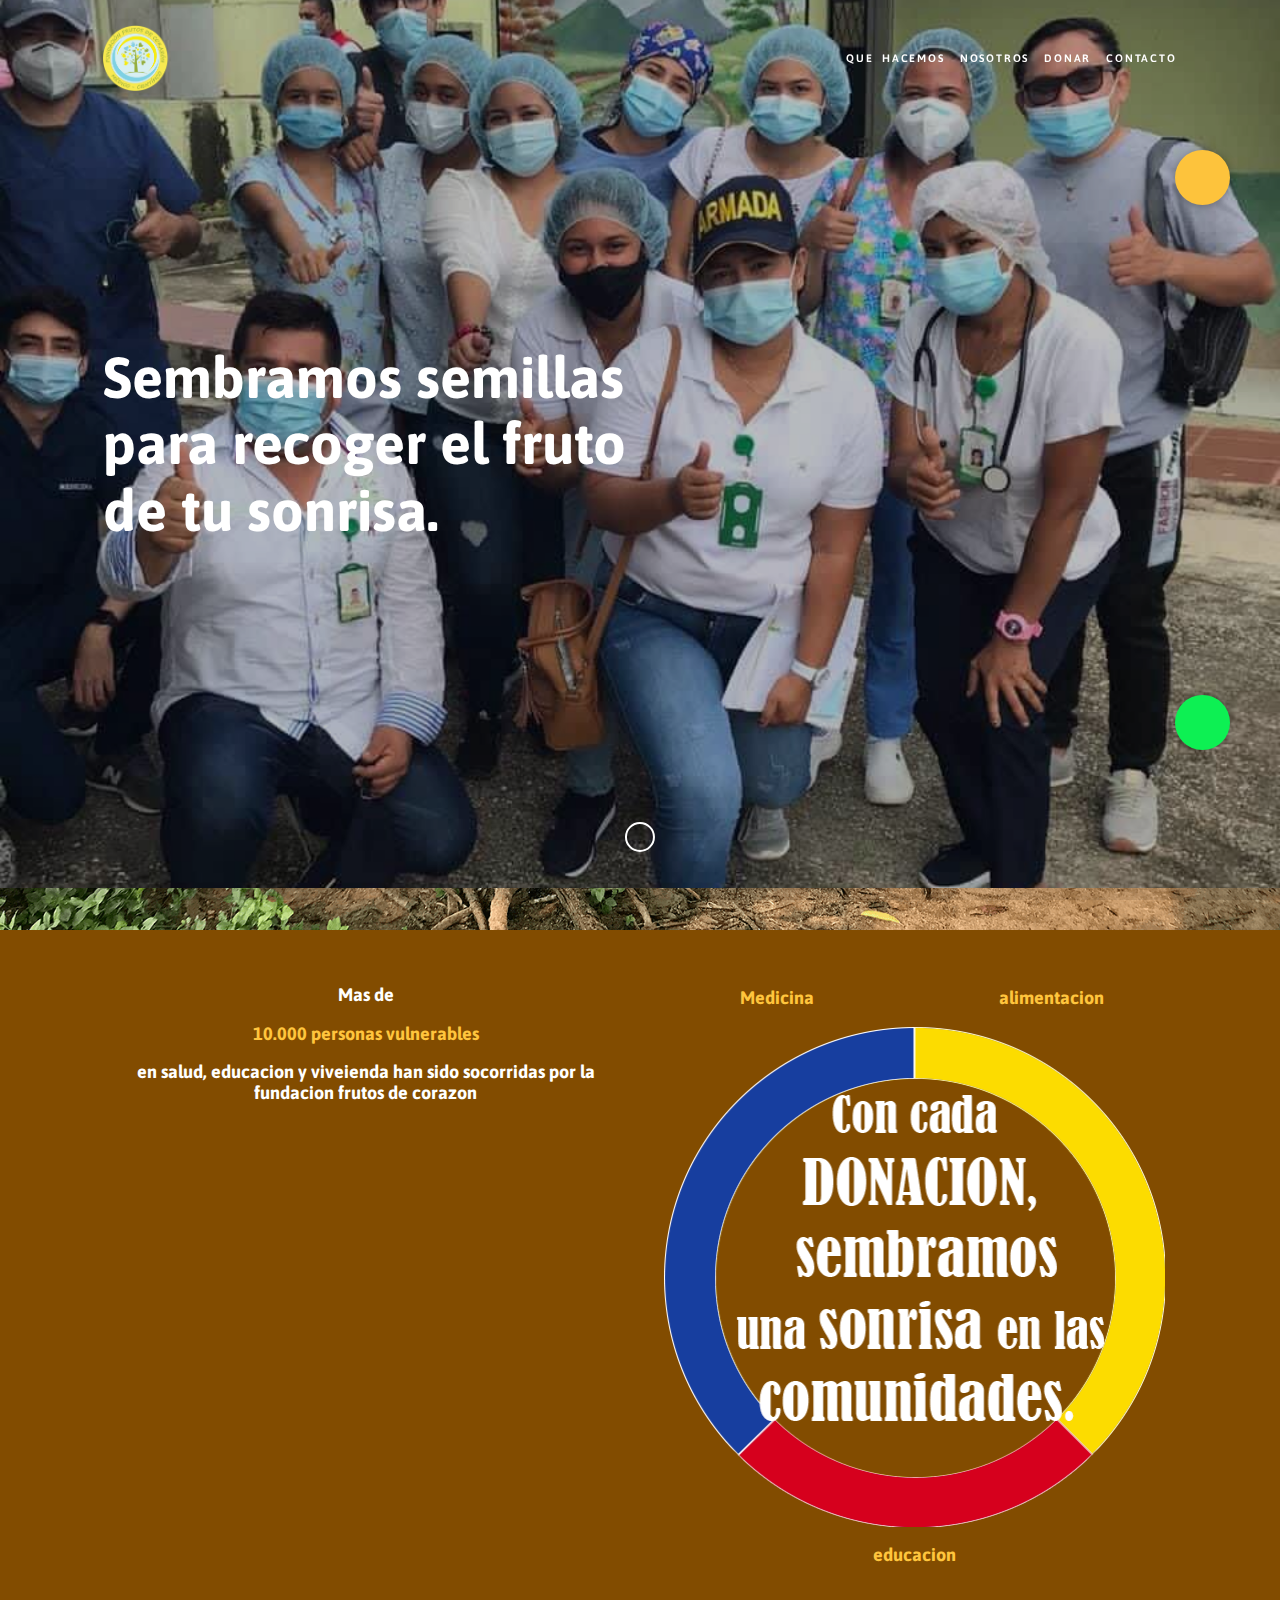
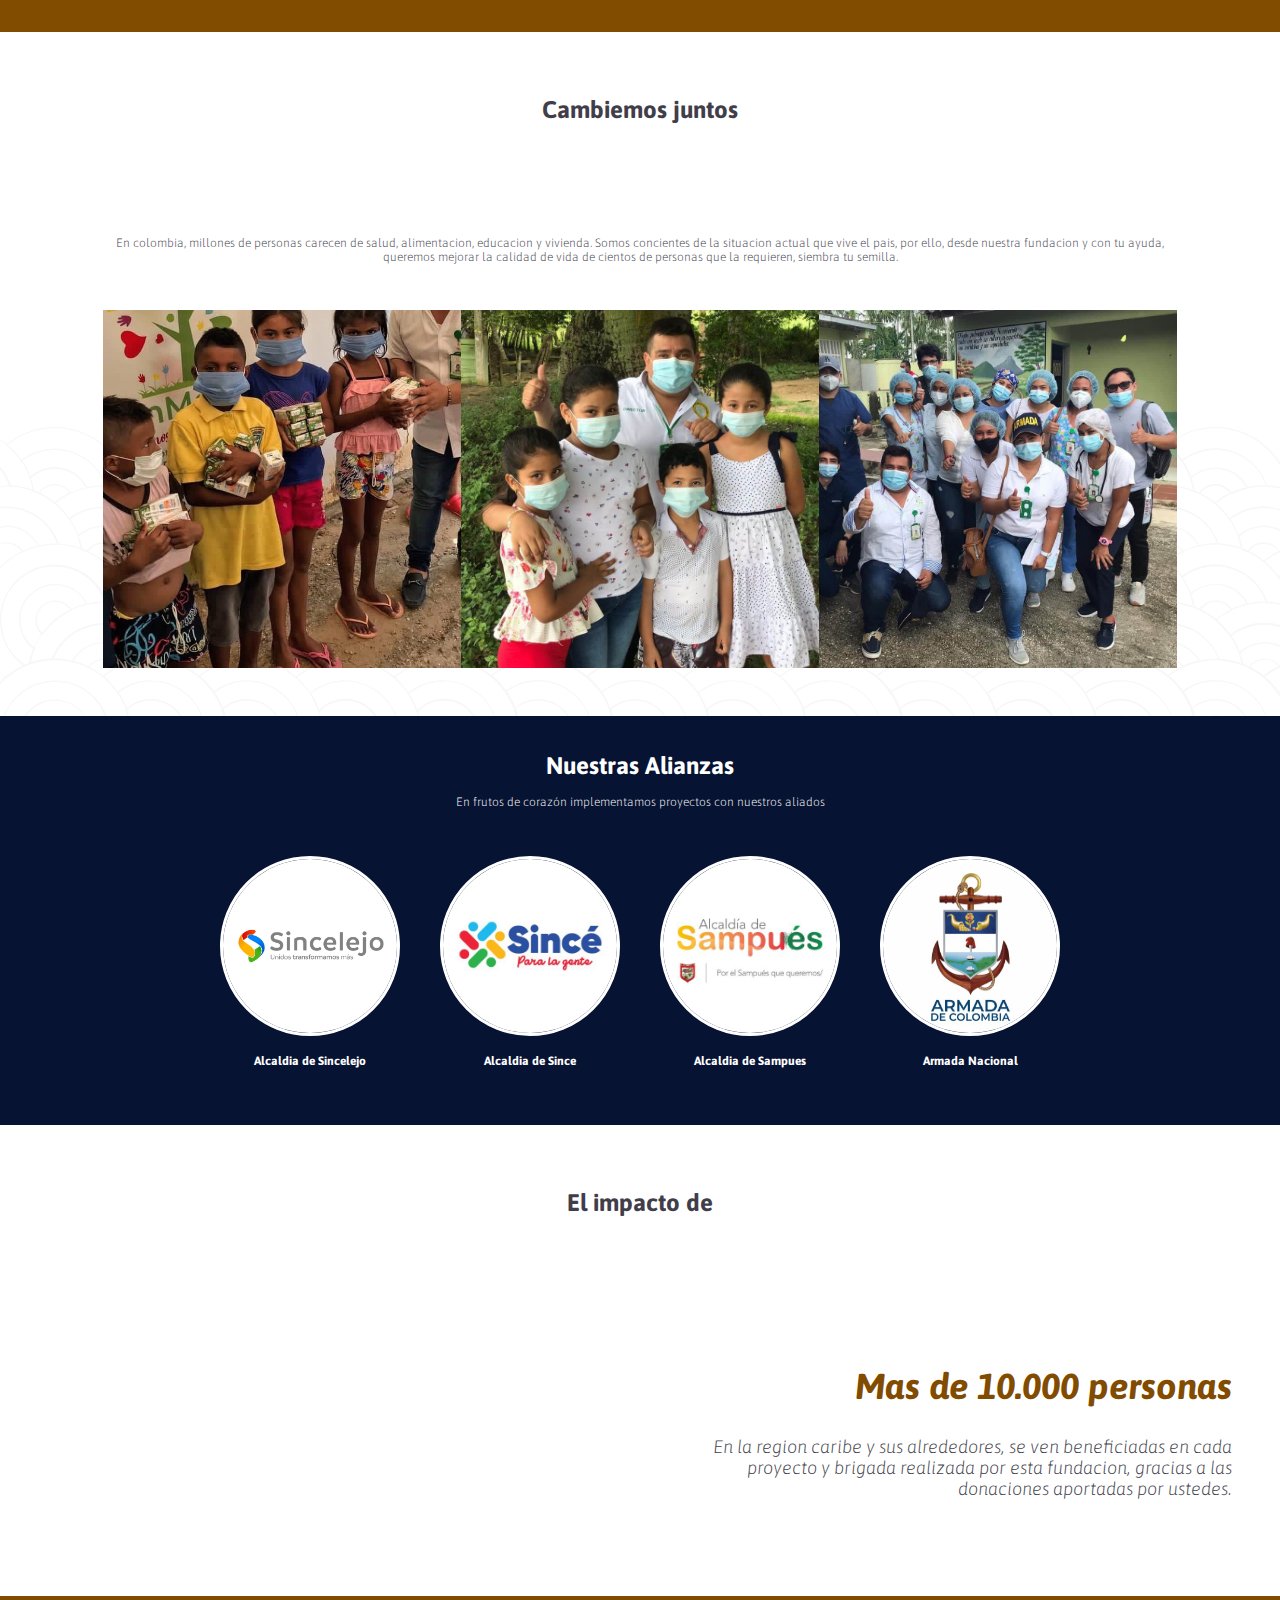
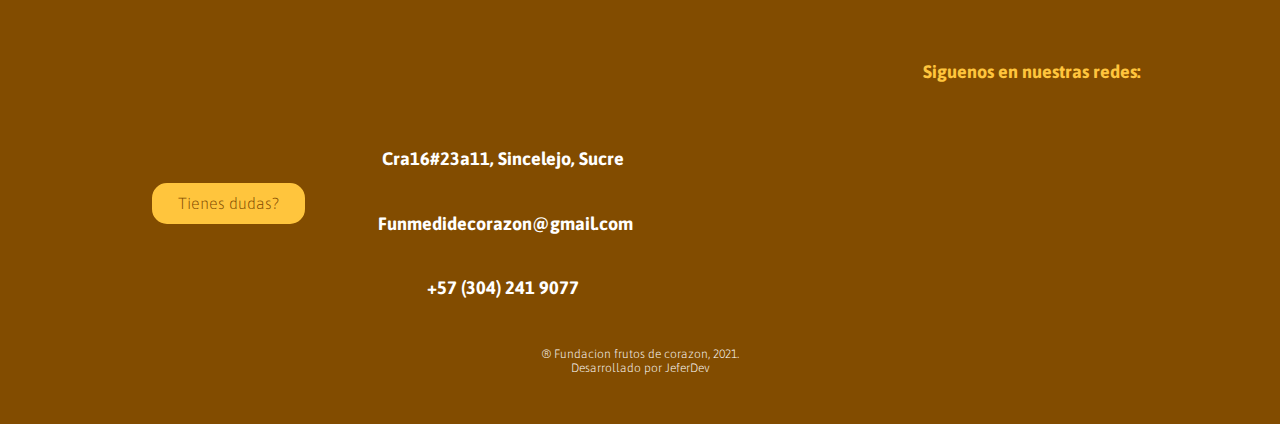
==== commit e68f7e09: "Update index.html" ====
--- a/index.html
+++ b/index.html
@@ -4,7 +4,7 @@
 	<meta charset="utf-8">
 	<meta name="description" content="Fundacion frutos de corazon al servicio de la gente">
 	<meta name="keywords" content="Fundacion, salud, hospital">
-	<meta name="author" content="testLyD">
+	<meta name="author" content="JeferDev">
 	<meta name="viewport" content="width=device-width, initial-scale=1.0">
 	<title>Bienvenidos - Fundacion frutos de corazon</title>
 	<link href="https://fonts.googleapis.com/css2?family=Asap:wght@400;500;600;700&display=swap" rel="stylesheet">
@@ -222,7 +222,7 @@
 					<div class="fila  margin-arriba centrar-texto">
 						<div class="columna columna-100 centrar-texto">
 							&reg; Fundacion frutos de corazon, 2021. <br>
-							Desarrollado por TesLyD
+							Desarrollado por JeferDev
 						</div>
 					</div>
 				</div>
